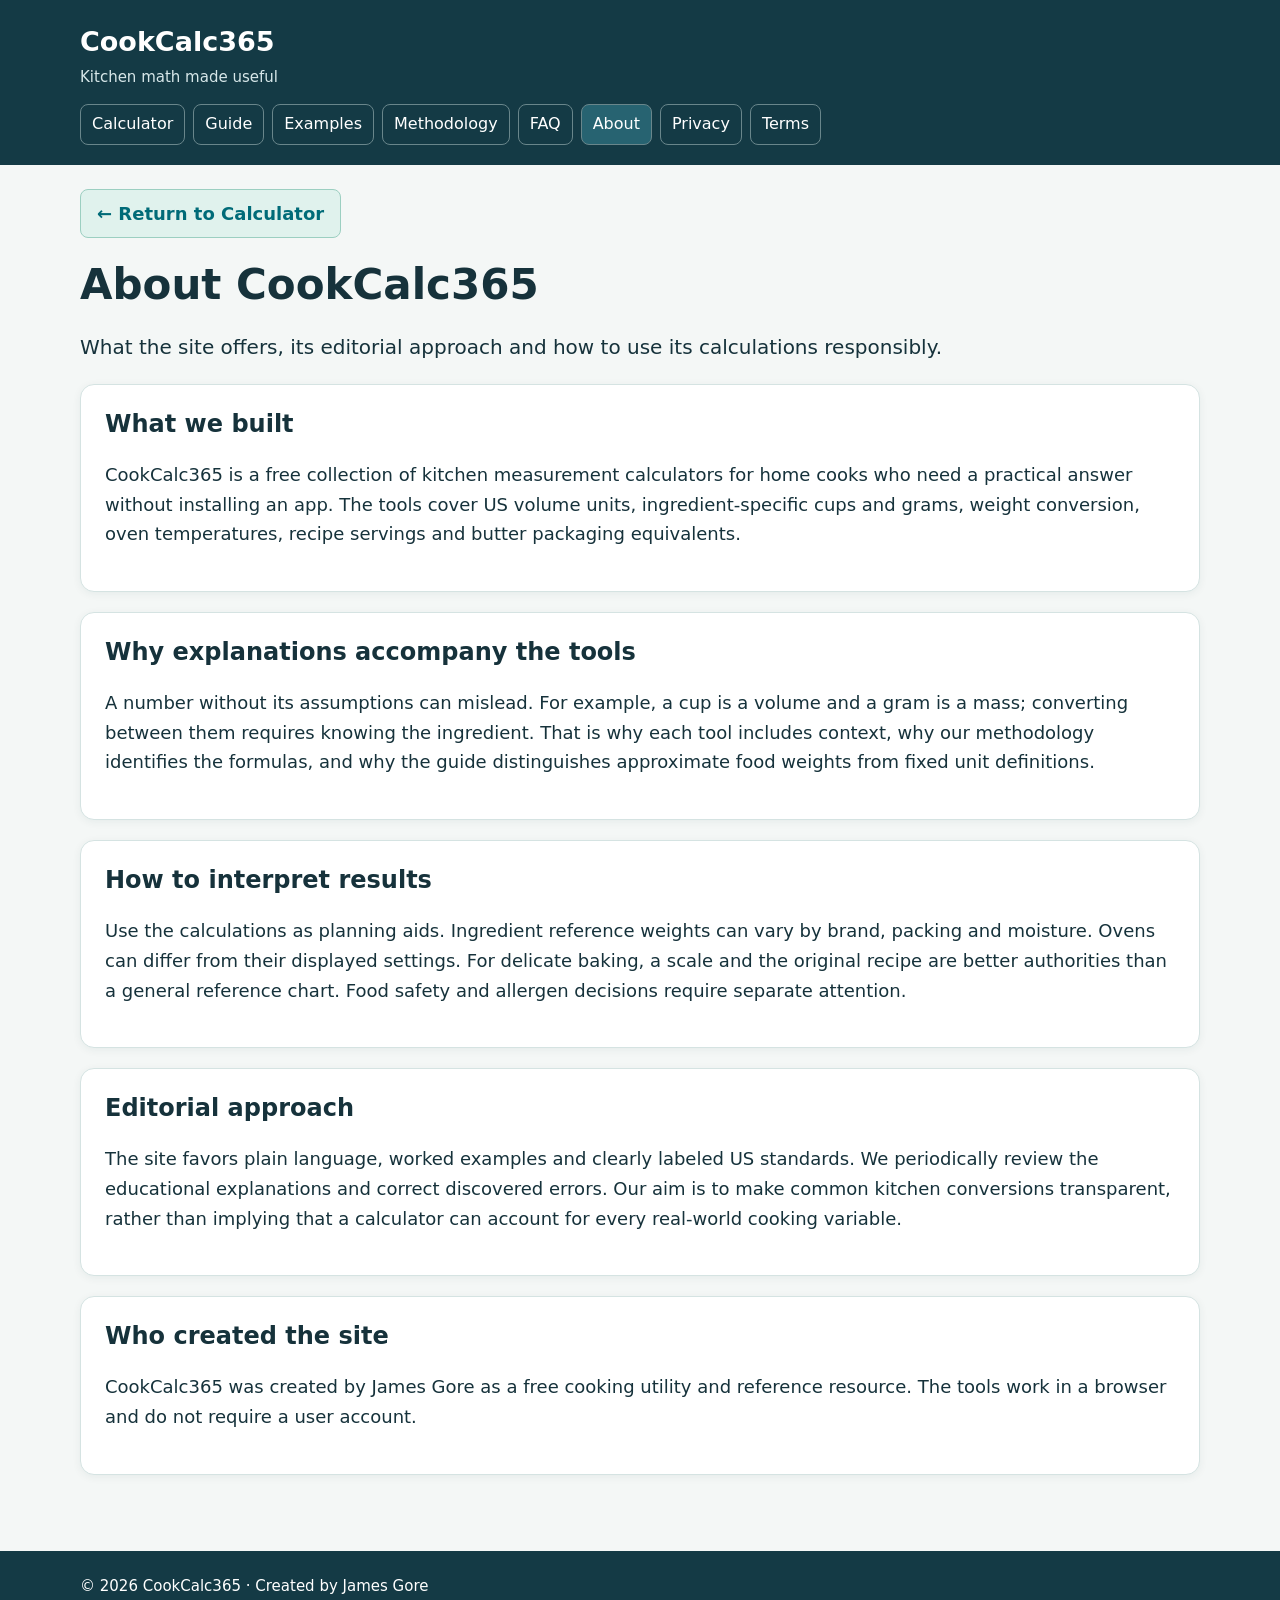
==== about.html @ 0edbfbda "Add files via upload" ====
<!doctype html><html lang="en"><head><meta charset="utf-8"><meta name="viewport" content="width=device-width,initial-scale=1"><meta name="theme-color" content="#143a45"><title>About CookCalc365 | CookCalc365</title><meta name="description" content="What the site offers, its editorial approach and how to use its calculations responsibly."><link rel="canonical" href="https://cookcalc365.com/about.html"><link rel="stylesheet" href="style.css"><script async src="https://pagead2.googlesyndication.com/pagead/js/adsbygoogle.js?client=ca-pub-5287196493103465" crossorigin="anonymous"></script></head><body><a class="skip" href="#content">Skip to content</a><header><div class="wrap"><div class="brand">CookCalc365 <span>Kitchen math made useful</span></div><nav aria-label="Main navigation"><a href="index.html">Calculator</a><a href="guide.html">Guide</a><a href="examples.html">Examples</a><a href="methodology.html">Methodology</a><a href="faq.html">FAQ</a><a href="about.html" aria-current="page">About</a><a href="privacy.html">Privacy</a><a href="terms.html">Terms</a></nav></div></header><main class="wrap" id="content"><p class="back"><a href="index.html">← Return to Calculator</a></p><h1>About CookCalc365</h1><p class="lead">What the site offers, its editorial approach and how to use its calculations responsibly.</p><section class="panel"><h2>What we built</h2><p>CookCalc365 is a free collection of kitchen measurement calculators for home cooks who need a practical answer without installing an app. The tools cover US volume units, ingredient-specific cups and grams, weight conversion, oven temperatures, recipe servings and butter packaging equivalents.</p></section><section class="panel"><h2>Why explanations accompany the tools</h2><p>A number without its assumptions can mislead. For example, a cup is a volume and a gram is a mass; converting between them requires knowing the ingredient. That is why each tool includes context, why our methodology identifies the formulas, and why the guide distinguishes approximate food weights from fixed unit definitions.</p></section><section class="panel"><h2>How to interpret results</h2><p>Use the calculations as planning aids. Ingredient reference weights can vary by brand, packing and moisture. Ovens can differ from their displayed settings. For delicate baking, a scale and the original recipe are better authorities than a general reference chart. Food safety and allergen decisions require separate attention.</p></section><section class="panel"><h2>Editorial approach</h2><p>The site favors plain language, worked examples and clearly labeled US standards. We periodically review the educational explanations and correct discovered errors. Our aim is to make common kitchen conversions transparent, rather than implying that a calculator can account for every real-world cooking variable.</p></section><section class="panel"><h2>Who created the site</h2><p>CookCalc365 was created by James Gore as a free cooking utility and reference resource. The tools work in a browser and do not require a user account.</p></section></main><footer><div class="wrap">© <span id="year">2026</span> CookCalc365 · Created by James Gore</div></footer><script src="script.js" defer></script></body></html>
---- style.css ----
*{box-sizing:border-box}html{scroll-behavior:auto}body{margin:0;font:18px/1.65 system-ui,-apple-system,Segoe UI,sans-serif;background:#f4f7f6;color:#16323b}a{color:#006b78}a:focus-visible,input:focus-visible,select:focus-visible{outline:3px solid #f0ad3e;outline-offset:2px}.wrap{width:min(1120px,94%);margin:auto}.skip{position:absolute;left:-9999px}.skip:focus{left:10px;top:10px;background:#fff;padding:10px;z-index:10}header{background:#143a45;color:white;padding:20px 0}header .brand{font-size:27px;font-weight:800}header .brand span{display:block;font-size:15px;font-weight:400;color:#d7e7e9}nav{display:flex;flex-wrap:wrap;gap:8px;margin-top:15px}nav a{color:white;text-decoration:none;border:1px solid #69868b;padding:6px 11px;border-radius:8px;font-size:16px}nav a:hover,nav a[aria-current]{background:#276371}main{padding:24px 0 56px}h1{font-size:clamp(29px,4vw,42px);line-height:1.2;margin:12px 0 20px}h2{font-size:24px;line-height:1.3;margin-top:0}p{margin:12px 0 18px}.lead{font-size:20px;max-width:900px}.note{border-left:5px solid #cb8930;padding:13px 18px;background:#fff9ed}.grid{display:grid;grid-template-columns:repeat(auto-fit,minmax(min(100%,330px),1fr));gap:18px}.panel{background:white;border:1px solid #d5e3e2;border-radius:14px;padding:24px;margin:20px 0;box-shadow:0 2px 9px #153a4510}.grid .panel{margin:0}.tools{margin:24px 0}label{display:block;font-weight:650;margin:14px 0}input,select{display:block;width:100%;min-height:47px;padding:10px;border:1px solid #8fa9aa;border-radius:8px;font:inherit;background:white;color:#16323b}.result{display:block;margin-top:17px;padding:15px;background:#e9f7f3;border-left:4px solid #087b68;border-radius:5px;font-size:23px;font-weight:750;min-height:68px}.small{font-size:15px;color:#4d6165}.bar{height:16px;background:#d9e5e7;border-radius:20px;overflow:hidden;margin-top:18px}.bar span{display:block;background:#188b81;width:0;height:100%;transition:width .2s}.tablewrap{overflow:auto}table{border-collapse:collapse;width:100%}td,th{padding:11px;border-bottom:1px solid #dce5e5;text-align:left}th{background:#e7f1ef}.back{margin:0 0 22px}.back a{display:inline-block;background:#e0f2ed;border:1px solid #9ccfc1;border-radius:8px;padding:9px 16px;font-weight:750;text-decoration:none}footer{background:#143a45;color:#fff;padding:23px 0;font-size:15px}footer a{color:white}@media(max-width:500px){body{font-size:17px}.panel{padding:17px}nav a{font-size:15px}.result{font-size:20px}}
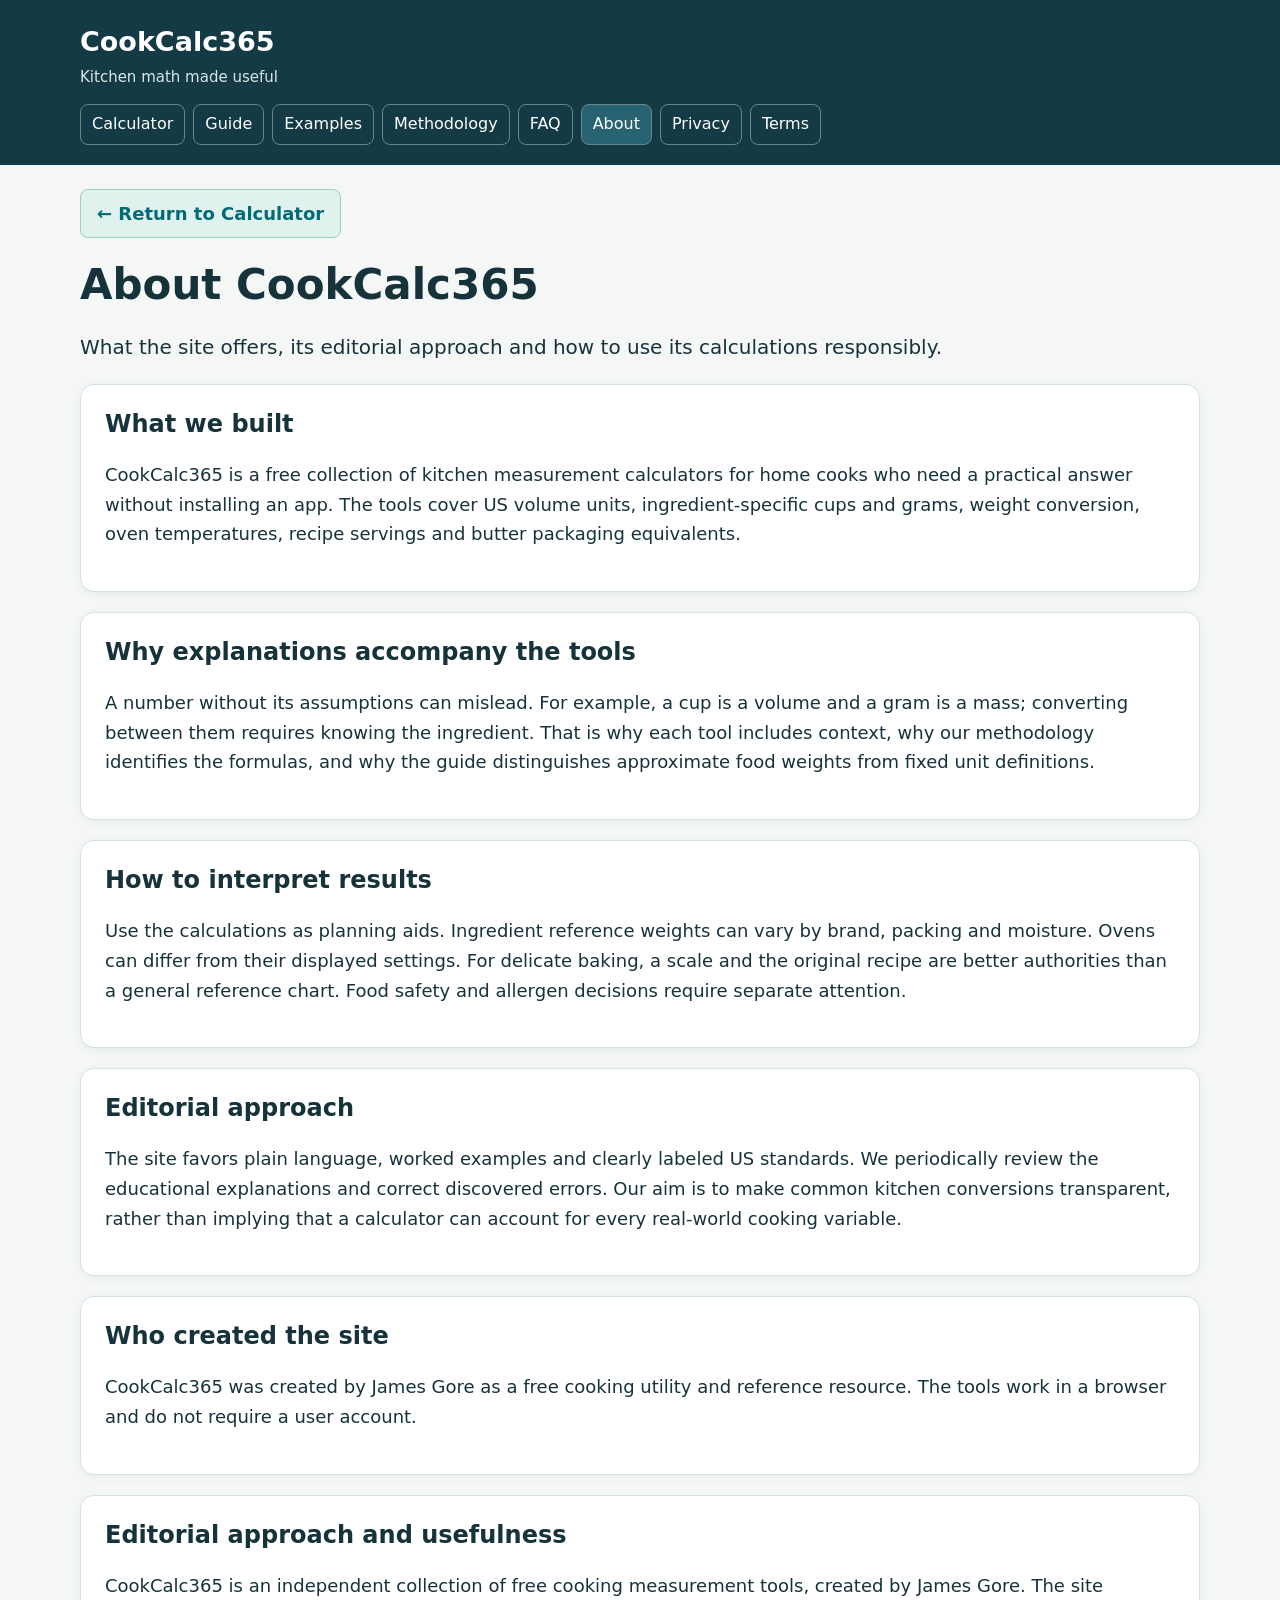
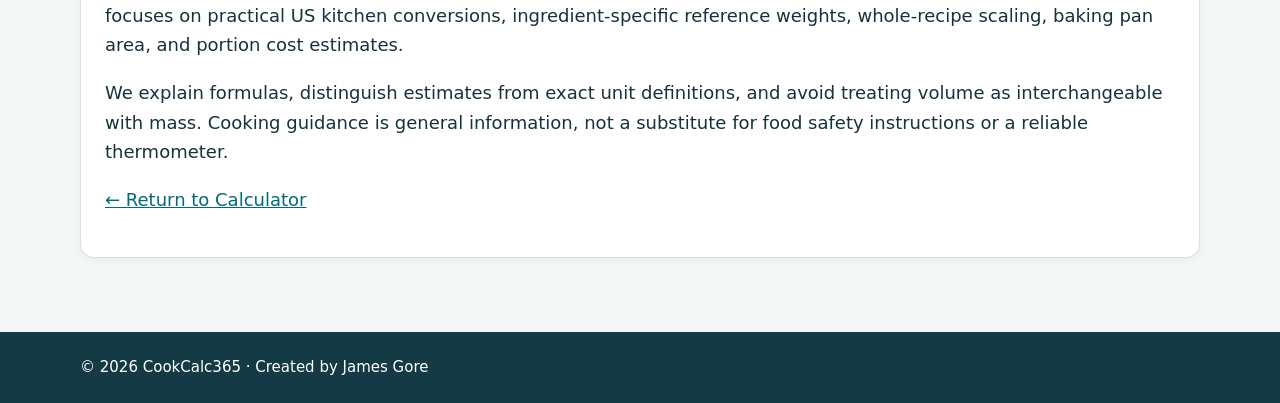
==== commit ed83c6a8: "Add files via upload" ====
--- a/about.html
+++ b/about.html
@@ -1 +1 @@
-<!doctype html><html lang="en"><head><meta charset="utf-8"><meta name="viewport" content="width=device-width,initial-scale=1"><meta name="theme-color" content="#143a45"><title>About CookCalc365 | CookCalc365</title><meta name="description" content="What the site offers, its editorial approach and how to use its calculations responsibly."><link rel="canonical" href="https://cookcalc365.com/about.html"><link rel="stylesheet" href="style.css"><script async src="https://pagead2.googlesyndication.com/pagead/js/adsbygoogle.js?client=ca-pub-5287196493103465" crossorigin="anonymous"></script></head><body><a class="skip" href="#content">Skip to content</a><header><div class="wrap"><div class="brand">CookCalc365 <span>Kitchen math made useful</span></div><nav aria-label="Main navigation"><a href="index.html">Calculator</a><a href="guide.html">Guide</a><a href="examples.html">Examples</a><a href="methodology.html">Methodology</a><a href="faq.html">FAQ</a><a href="about.html" aria-current="page">About</a><a href="privacy.html">Privacy</a><a href="terms.html">Terms</a></nav></div></header><main class="wrap" id="content"><p class="back"><a href="index.html">← Return to Calculator</a></p><h1>About CookCalc365</h1><p class="lead">What the site offers, its editorial approach and how to use its calculations responsibly.</p><section class="panel"><h2>What we built</h2><p>CookCalc365 is a free collection of kitchen measurement calculators for home cooks who need a practical answer without installing an app. The tools cover US volume units, ingredient-specific cups and grams, weight conversion, oven temperatures, recipe servings and butter packaging equivalents.</p></section><section class="panel"><h2>Why explanations accompany the tools</h2><p>A number without its assumptions can mislead. For example, a cup is a volume and a gram is a mass; converting between them requires knowing the ingredient. That is why each tool includes context, why our methodology identifies the formulas, and why the guide distinguishes approximate food weights from fixed unit definitions.</p></section><section class="panel"><h2>How to interpret results</h2><p>Use the calculations as planning aids. Ingredient reference weights can vary by brand, packing and moisture. Ovens can differ from their displayed settings. For delicate baking, a scale and the original recipe are better authorities than a general reference chart. Food safety and allergen decisions require separate attention.</p></section><section class="panel"><h2>Editorial approach</h2><p>The site favors plain language, worked examples and clearly labeled US standards. We periodically review the educational explanations and correct discovered errors. Our aim is to make common kitchen conversions transparent, rather than implying that a calculator can account for every real-world cooking variable.</p></section><section class="panel"><h2>Who created the site</h2><p>CookCalc365 was created by James Gore as a free cooking utility and reference resource. The tools work in a browser and do not require a user account.</p></section></main><footer><div class="wrap">© <span id="year">2026</span> CookCalc365 · Created by James Gore</div></footer><script src="script.js" defer></script></body></html>+<!doctype html><html lang="en"><head><meta charset="utf-8"><meta name="viewport" content="width=device-width,initial-scale=1"><meta name="theme-color" content="#143a45"><title>About CookCalc365 | CookCalc365</title><meta name="description" content="What the site offers, its editorial approach and how to use its calculations responsibly."><link rel="canonical" href="https://cookcalc365.com/about.html"><link rel="stylesheet" href="style.css"><script async src="https://pagead2.googlesyndication.com/pagead/js/adsbygoogle.js?client=ca-pub-5287196493103465" crossorigin="anonymous"></script></head><body><a class="skip" href="#content">Skip to content</a><header><div class="wrap"><div class="brand">CookCalc365 <span>Kitchen math made useful</span></div><nav aria-label="Main navigation"><a href="index.html">Calculator</a><a href="guide.html">Guide</a><a href="examples.html">Examples</a><a href="methodology.html">Methodology</a><a href="faq.html">FAQ</a><a href="about.html" aria-current="page">About</a><a href="privacy.html">Privacy</a><a href="terms.html">Terms</a></nav></div></header><main class="wrap" id="content"><p class="back"><a href="index.html">← Return to Calculator</a></p><h1>About CookCalc365</h1><p class="lead">What the site offers, its editorial approach and how to use its calculations responsibly.</p><section class="panel"><h2>What we built</h2><p>CookCalc365 is a free collection of kitchen measurement calculators for home cooks who need a practical answer without installing an app. The tools cover US volume units, ingredient-specific cups and grams, weight conversion, oven temperatures, recipe servings and butter packaging equivalents.</p></section><section class="panel"><h2>Why explanations accompany the tools</h2><p>A number without its assumptions can mislead. For example, a cup is a volume and a gram is a mass; converting between them requires knowing the ingredient. That is why each tool includes context, why our methodology identifies the formulas, and why the guide distinguishes approximate food weights from fixed unit definitions.</p></section><section class="panel"><h2>How to interpret results</h2><p>Use the calculations as planning aids. Ingredient reference weights can vary by brand, packing and moisture. Ovens can differ from their displayed settings. For delicate baking, a scale and the original recipe are better authorities than a general reference chart. Food safety and allergen decisions require separate attention.</p></section><section class="panel"><h2>Editorial approach</h2><p>The site favors plain language, worked examples and clearly labeled US standards. We periodically review the educational explanations and correct discovered errors. Our aim is to make common kitchen conversions transparent, rather than implying that a calculator can account for every real-world cooking variable.</p></section><section class="panel"><h2>Who created the site</h2><p>CookCalc365 was created by James Gore as a free cooking utility and reference resource. The tools work in a browser and do not require a user account.</p></section><section class="panel"><h2>Editorial approach and usefulness</h2><p>CookCalc365 is an independent collection of free cooking measurement tools, created by James Gore. The site focuses on practical US kitchen conversions, ingredient-specific reference weights, whole-recipe scaling, baking pan area, and portion cost estimates.</p><p>We explain formulas, distinguish estimates from exact unit definitions, and avoid treating volume as interchangeable with mass. Cooking guidance is general information, not a substitute for food safety instructions or a reliable thermometer.</p><p><a href="index.html">← Return to Calculator</a></p></section></main><footer><div class="wrap">© <span id="year">2026</span> CookCalc365 · Created by James Gore</div></footer><script src="script.js" defer></script></body></html>
--- a/style.css
+++ b/style.css
@@ -1 +1,2 @@
-*{box-sizing:border-box}html{scroll-behavior:auto}body{margin:0;font:18px/1.65 system-ui,-apple-system,Segoe UI,sans-serif;background:#f4f7f6;color:#16323b}a{color:#006b78}a:focus-visible,input:focus-visible,select:focus-visible{outline:3px solid #f0ad3e;outline-offset:2px}.wrap{width:min(1120px,94%);margin:auto}.skip{position:absolute;left:-9999px}.skip:focus{left:10px;top:10px;background:#fff;padding:10px;z-index:10}header{background:#143a45;color:white;padding:20px 0}header .brand{font-size:27px;font-weight:800}header .brand span{display:block;font-size:15px;font-weight:400;color:#d7e7e9}nav{display:flex;flex-wrap:wrap;gap:8px;margin-top:15px}nav a{color:white;text-decoration:none;border:1px solid #69868b;padding:6px 11px;border-radius:8px;font-size:16px}nav a:hover,nav a[aria-current]{background:#276371}main{padding:24px 0 56px}h1{font-size:clamp(29px,4vw,42px);line-height:1.2;margin:12px 0 20px}h2{font-size:24px;line-height:1.3;margin-top:0}p{margin:12px 0 18px}.lead{font-size:20px;max-width:900px}.note{border-left:5px solid #cb8930;padding:13px 18px;background:#fff9ed}.grid{display:grid;grid-template-columns:repeat(auto-fit,minmax(min(100%,330px),1fr));gap:18px}.panel{background:white;border:1px solid #d5e3e2;border-radius:14px;padding:24px;margin:20px 0;box-shadow:0 2px 9px #153a4510}.grid .panel{margin:0}.tools{margin:24px 0}label{display:block;font-weight:650;margin:14px 0}input,select{display:block;width:100%;min-height:47px;padding:10px;border:1px solid #8fa9aa;border-radius:8px;font:inherit;background:white;color:#16323b}.result{display:block;margin-top:17px;padding:15px;background:#e9f7f3;border-left:4px solid #087b68;border-radius:5px;font-size:23px;font-weight:750;min-height:68px}.small{font-size:15px;color:#4d6165}.bar{height:16px;background:#d9e5e7;border-radius:20px;overflow:hidden;margin-top:18px}.bar span{display:block;background:#188b81;width:0;height:100%;transition:width .2s}.tablewrap{overflow:auto}table{border-collapse:collapse;width:100%}td,th{padding:11px;border-bottom:1px solid #dce5e5;text-align:left}th{background:#e7f1ef}.back{margin:0 0 22px}.back a{display:inline-block;background:#e0f2ed;border:1px solid #9ccfc1;border-radius:8px;padding:9px 16px;font-weight:750;text-decoration:none}footer{background:#143a45;color:#fff;padding:23px 0;font-size:15px}footer a{color:white}@media(max-width:500px){body{font-size:17px}.panel{padding:17px}nav a{font-size:15px}.result{font-size:20px}}+*{box-sizing:border-box}html{scroll-behavior:auto}body{margin:0;font:18px/1.65 system-ui,-apple-system,Segoe UI,sans-serif;background:#f4f7f6;color:#16323b}a{color:#006b78}a:focus-visible,input:focus-visible,select:focus-visible{outline:3px solid #f0ad3e;outline-offset:2px}.wrap{width:min(1120px,94%);margin:auto}.skip{position:absolute;left:-9999px}.skip:focus{left:10px;top:10px;background:#fff;padding:10px;z-index:10}header{background:#143a45;color:white;padding:20px 0}header .brand{font-size:27px;font-weight:800}header .brand span{display:block;font-size:15px;font-weight:400;color:#d7e7e9}nav{display:flex;flex-wrap:wrap;gap:8px;margin-top:15px}nav a{color:white;text-decoration:none;border:1px solid #69868b;padding:6px 11px;border-radius:8px;font-size:16px}nav a:hover,nav a[aria-current]{background:#276371}main{padding:24px 0 56px}h1{font-size:clamp(29px,4vw,42px);line-height:1.2;margin:12px 0 20px}h2{font-size:24px;line-height:1.3;margin-top:0}p{margin:12px 0 18px}.lead{font-size:20px;max-width:900px}.note{border-left:5px solid #cb8930;padding:13px 18px;background:#fff9ed}.grid{display:grid;grid-template-columns:repeat(auto-fit,minmax(min(100%,330px),1fr));gap:18px}.panel{background:white;border:1px solid #d5e3e2;border-radius:14px;padding:24px;margin:20px 0;box-shadow:0 2px 9px #153a4510}.grid .panel{margin:0}.tools{margin:24px 0}label{display:block;font-weight:650;margin:14px 0}input,select{display:block;width:100%;min-height:47px;padding:10px;border:1px solid #8fa9aa;border-radius:8px;font:inherit;background:white;color:#16323b}.result{display:block;margin-top:17px;padding:15px;background:#e9f7f3;border-left:4px solid #087b68;border-radius:5px;font-size:23px;font-weight:750;min-height:68px}.small{font-size:15px;color:#4d6165}.bar{height:16px;background:#d9e5e7;border-radius:20px;overflow:hidden;margin-top:18px}.bar span{display:block;background:#188b81;width:0;height:100%;transition:width .2s}.tablewrap{overflow:auto}table{border-collapse:collapse;width:100%}td,th{padding:11px;border-bottom:1px solid #dce5e5;text-align:left}th{background:#e7f1ef}.back{margin:0 0 22px}.back a{display:inline-block;background:#e0f2ed;border:1px solid #9ccfc1;border-radius:8px;padding:9px 16px;font-weight:750;text-decoration:none}footer{background:#143a45;color:#fff;padding:23px 0;font-size:15px}footer a{color:white}@media(max-width:500px){body{font-size:17px}.panel{padding:17px}nav a{font-size:15px}.result{font-size:20px}}
+textarea{width:100%;min-height:150px;padding:12px;background:#fff;color:#17252b;border:1px solid #a8b8bf;border-radius:8px;font:inherit}button{padding:10px 15px;margin:6px 6px 6px 0;border:0;border-radius:7px;background:#145f71;color:white;font-weight:700;cursor:pointer}button:focus-visible,a:focus-visible{outline:3px solid #d47c13;outline-offset:2px}.recipe-output{white-space:pre-wrap;overflow-wrap:anywhere;background:#edf5f6;padding:16px;border-radius:8px;color:#152c33;line-height:1.8}.panel{margin-bottom:18px}#whole-recipe,#pan,#portion{scroll-margin-top:24px}@media print{header,nav,button,footer{display:none!important}.panel{break-inside:avoid}body{background:white;color:black}}
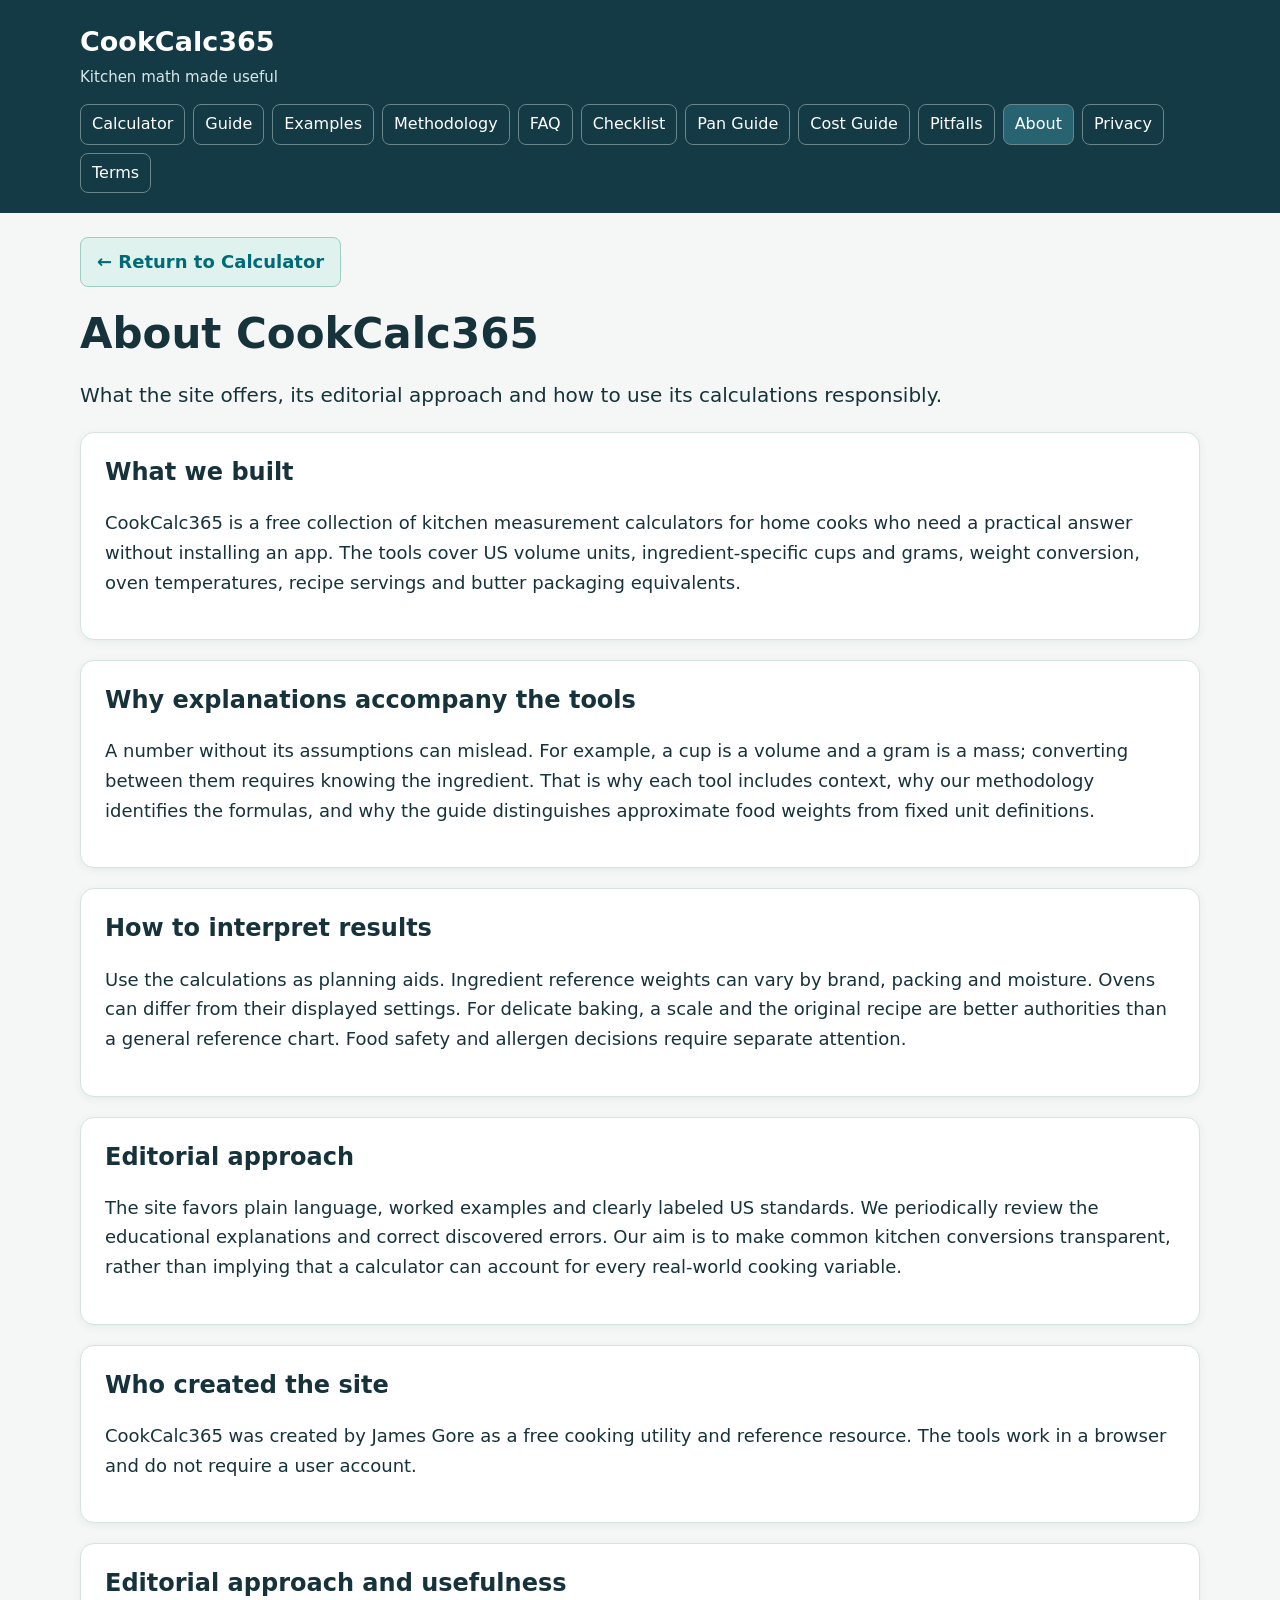
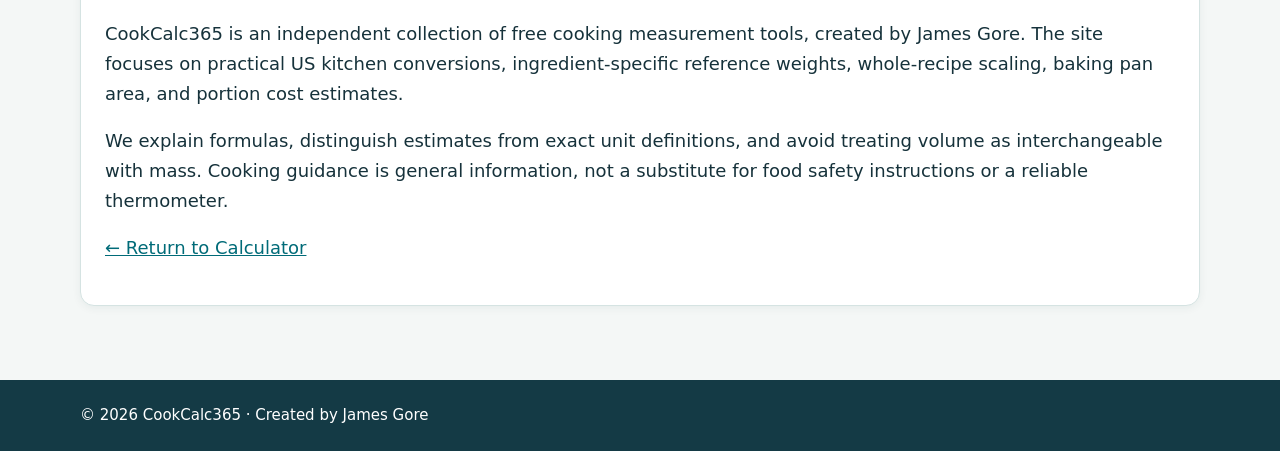
==== commit c4289021: "Add files via upload" ====
--- a/about.html
+++ b/about.html
@@ -1 +1,2 @@
-<!doctype html><html lang="en"><head><meta charset="utf-8"><meta name="viewport" content="width=device-width,initial-scale=1"><meta name="theme-color" content="#143a45"><title>About CookCalc365 | CookCalc365</title><meta name="description" content="What the site offers, its editorial approach and how to use its calculations responsibly."><link rel="canonical" href="https://cookcalc365.com/about.html"><link rel="stylesheet" href="style.css"><script async src="https://pagead2.googlesyndication.com/pagead/js/adsbygoogle.js?client=ca-pub-5287196493103465" crossorigin="anonymous"></script></head><body><a class="skip" href="#content">Skip to content</a><header><div class="wrap"><div class="brand">CookCalc365 <span>Kitchen math made useful</span></div><nav aria-label="Main navigation"><a href="index.html">Calculator</a><a href="guide.html">Guide</a><a href="examples.html">Examples</a><a href="methodology.html">Methodology</a><a href="faq.html">FAQ</a><a href="about.html" aria-current="page">About</a><a href="privacy.html">Privacy</a><a href="terms.html">Terms</a></nav></div></header><main class="wrap" id="content"><p class="back"><a href="index.html">← Return to Calculator</a></p><h1>About CookCalc365</h1><p class="lead">What the site offers, its editorial approach and how to use its calculations responsibly.</p><section class="panel"><h2>What we built</h2><p>CookCalc365 is a free collection of kitchen measurement calculators for home cooks who need a practical answer without installing an app. The tools cover US volume units, ingredient-specific cups and grams, weight conversion, oven temperatures, recipe servings and butter packaging equivalents.</p></section><section class="panel"><h2>Why explanations accompany the tools</h2><p>A number without its assumptions can mislead. For example, a cup is a volume and a gram is a mass; converting between them requires knowing the ingredient. That is why each tool includes context, why our methodology identifies the formulas, and why the guide distinguishes approximate food weights from fixed unit definitions.</p></section><section class="panel"><h2>How to interpret results</h2><p>Use the calculations as planning aids. Ingredient reference weights can vary by brand, packing and moisture. Ovens can differ from their displayed settings. For delicate baking, a scale and the original recipe are better authorities than a general reference chart. Food safety and allergen decisions require separate attention.</p></section><section class="panel"><h2>Editorial approach</h2><p>The site favors plain language, worked examples and clearly labeled US standards. We periodically review the educational explanations and correct discovered errors. Our aim is to make common kitchen conversions transparent, rather than implying that a calculator can account for every real-world cooking variable.</p></section><section class="panel"><h2>Who created the site</h2><p>CookCalc365 was created by James Gore as a free cooking utility and reference resource. The tools work in a browser and do not require a user account.</p></section><section class="panel"><h2>Editorial approach and usefulness</h2><p>CookCalc365 is an independent collection of free cooking measurement tools, created by James Gore. The site focuses on practical US kitchen conversions, ingredient-specific reference weights, whole-recipe scaling, baking pan area, and portion cost estimates.</p><p>We explain formulas, distinguish estimates from exact unit definitions, and avoid treating volume as interchangeable with mass. Cooking guidance is general information, not a substitute for food safety instructions or a reliable thermometer.</p><p><a href="index.html">← Return to Calculator</a></p></section></main><footer><div class="wrap">© <span id="year">2026</span> CookCalc365 · Created by James Gore</div></footer><script src="script.js" defer></script></body></html>+<!DOCTYPE html>
+<html lang="en"><head><meta charset="utf-8"/><meta content="width=device-width,initial-scale=1" name="viewport"/><meta content="#143a45" name="theme-color"/><title>About CookCalc365 | CookCalc365</title><meta content="What the site offers, its editorial approach and how to use its calculations responsibly." name="description"/><link href="https://cookcalc365.com/about.html" rel="canonical"/><link href="style.css" rel="stylesheet"/><script async="" crossorigin="anonymous" src="https://pagead2.googlesyndication.com/pagead/js/adsbygoogle.js?client=ca-pub-5287196493103465"></script></head><body><a class="skip" href="#content">Skip to content</a><header><div class="wrap"><div class="brand">CookCalc365 <span>Kitchen math made useful</span></div><nav aria-label="Main navigation"><a href="index.html">Calculator</a><a href="guide.html">Guide</a><a href="examples.html">Examples</a><a href="methodology.html">Methodology</a><a href="faq.html">FAQ</a><a href="checklist.html">Checklist</a><a href="pan-guide.html">Pan Guide</a><a href="cost-guide.html">Cost Guide</a><a href="pitfalls.html">Pitfalls</a><a aria-current="page" href="about.html">About</a><a href="privacy.html">Privacy</a><a href="terms.html">Terms</a></nav></div></header><main class="wrap" id="content"><p class="back"><a href="index.html">← Return to Calculator</a></p><h1>About CookCalc365</h1><p class="lead">What the site offers, its editorial approach and how to use its calculations responsibly.</p><section class="panel"><h2>What we built</h2><p>CookCalc365 is a free collection of kitchen measurement calculators for home cooks who need a practical answer without installing an app. The tools cover US volume units, ingredient-specific cups and grams, weight conversion, oven temperatures, recipe servings and butter packaging equivalents.</p></section><section class="panel"><h2>Why explanations accompany the tools</h2><p>A number without its assumptions can mislead. For example, a cup is a volume and a gram is a mass; converting between them requires knowing the ingredient. That is why each tool includes context, why our methodology identifies the formulas, and why the guide distinguishes approximate food weights from fixed unit definitions.</p></section><section class="panel"><h2>How to interpret results</h2><p>Use the calculations as planning aids. Ingredient reference weights can vary by brand, packing and moisture. Ovens can differ from their displayed settings. For delicate baking, a scale and the original recipe are better authorities than a general reference chart. Food safety and allergen decisions require separate attention.</p></section><section class="panel"><h2>Editorial approach</h2><p>The site favors plain language, worked examples and clearly labeled US standards. We periodically review the educational explanations and correct discovered errors. Our aim is to make common kitchen conversions transparent, rather than implying that a calculator can account for every real-world cooking variable.</p></section><section class="panel"><h2>Who created the site</h2><p>CookCalc365 was created by James Gore as a free cooking utility and reference resource. The tools work in a browser and do not require a user account.</p></section><section class="panel"><h2>Editorial approach and usefulness</h2><p>CookCalc365 is an independent collection of free cooking measurement tools, created by James Gore. The site focuses on practical US kitchen conversions, ingredient-specific reference weights, whole-recipe scaling, baking pan area, and portion cost estimates.</p><p>We explain formulas, distinguish estimates from exact unit definitions, and avoid treating volume as interchangeable with mass. Cooking guidance is general information, not a substitute for food safety instructions or a reliable thermometer.</p><p><a href="index.html">← Return to Calculator</a></p></section></main><footer><div class="wrap">© <span id="year">2026</span> CookCalc365 · Created by James Gore</div></footer><script defer="" src="script.js"></script></body></html>
